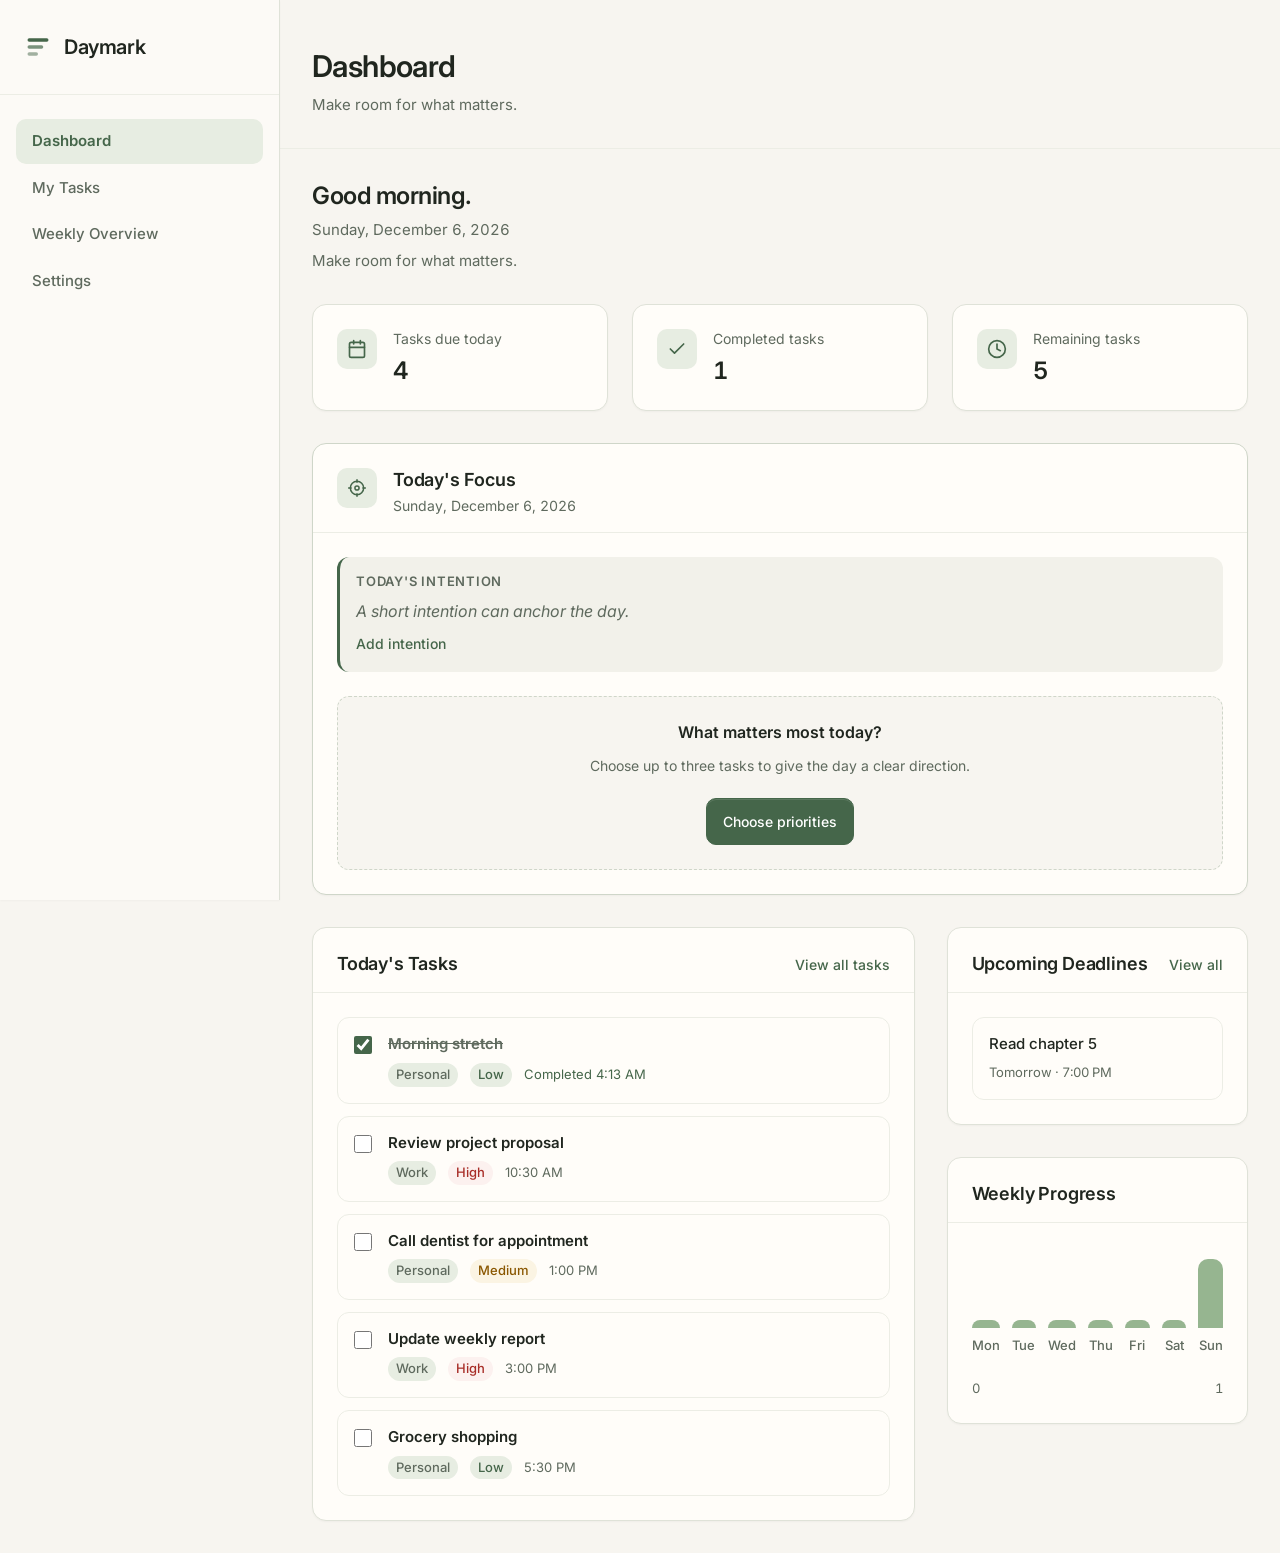
==== index.html @ 97582ee8 "chore: checkpoint validated Daymark phases 1-3" ====
<!DOCTYPE html>
<html lang="en">
<head>
    <meta charset="UTF-8">
    <meta name="viewport" content="width=device-width, initial-scale=1.0">
    <title>Dashboard - Daymark</title>
    <meta name="description" content="Daymark - Make room for what matters. Personal productivity dashboard.">
    <link rel="preconnect" href="https://fonts.googleapis.com">
    <link rel="preconnect" href="https://fonts.gstatic.com" crossorigin>
    <link href="https://fonts.googleapis.com/css2?family=Inter:wght@400;500;600;700&display=swap" rel="stylesheet">
    <script src="js/theme.js"></script>
    <link rel="stylesheet" href="css/styles.css">
    <link rel="stylesheet" href="css/components.css">
</head>
<body>
    <a href="#main-content" class="skip-link">Skip to main content</a>
    
    <div class="app-container">
        <!-- Mobile Header -->
        <header class="mobile-header">
            <a href="index.html" class="mobile-brand" aria-label="Daymark home">
                <svg class="mobile-brand-mark" viewBox="0 0 32 32" aria-hidden="true" focusable="false" xmlns="http://www.w3.org/2000/svg">
                    <rect x="4" y="6" width="24" height="4" rx="2" fill="currentColor"/>
                    <rect x="4" y="14" width="18" height="4" rx="2" fill="currentColor" opacity="0.7"/>
                    <rect x="4" y="22" width="12" height="4" rx="2" fill="currentColor" opacity="0.5"/>
                </svg>
                <span>Daymark</span>
            </a>
            <button class="mobile-menu-button" id="mobileMenuButton" type="button" aria-expanded="false" aria-controls="sidebarNav" aria-label="Open navigation menu">
                <span class="mobile-menu-icon" aria-hidden="true">
                    <span></span>
                    <span></span>
                    <span></span>
                </span>
                <span>Menu</span>
            </button>
        </header>
        
        <!-- Sidebar Overlay -->
        <div class="sidebar-overlay" id="sidebarOverlay"></div>
        
        <!-- Sidebar Navigation -->
        <aside class="sidebar" id="sidebarNav" role="navigation" aria-label="Main navigation">
            <div class="brand">
                <a href="index.html" class="brand-link" aria-label="Daymark home">
                    <svg class="brand-mark" viewBox="0 0 32 32" aria-hidden="true" focusable="false" xmlns="http://www.w3.org/2000/svg">
                        <rect x="4" y="6" width="24" height="4" rx="2" fill="currentColor"/>
                        <rect x="4" y="14" width="18" height="4" rx="2" fill="currentColor" opacity="0.7"/>
                        <rect x="4" y="22" width="12" height="4" rx="2" fill="currentColor" opacity="0.5"/>
                    </svg>
                    <span class="brand-name">Daymark</span>
                </a>
            </div>
            
            <nav class="nav">
                <ul class="nav-list">
                    <li class="nav-item">
                        <a href="index.html" class="nav-link" aria-current="page">Dashboard</a>
                    </li>
                    <li class="nav-item">
                        <a href="tasks.html" class="nav-link">My Tasks</a>
                    </li>
                    <li class="nav-item">
                        <a href="overview.html" class="nav-link">Weekly Overview</a>
                    </li>
                    <li class="nav-item">
                        <a href="settings.html" class="nav-link">Settings</a>
                    </li>
                </ul>
            </nav>
        </aside>
        
        <!-- Main Content -->
        <main id="main-content" class="main-content" role="main">
            <header class="page-header">
                <h1 class="page-title">Dashboard</h1>
                <p class="page-subtitle">Make room for what matters.</p>
            </header>
            
            <section class="page-body">
                <!-- Welcome Header -->
                <section class="dashboard-welcome" aria-labelledby="welcome-heading">
                    <h2 id="welcome-heading" class="dashboard-greeting">Good morning.</h2>
                    <p class="dashboard-date" id="dashboardDate">Monday, October 27, 2026</p>
                    <p class="dashboard-tagline">Make room for what matters.</p>
                </section>

                <div class="dashboard-notice" id="dashboardNotice" role="alert" hidden>
                    <p class="dashboard-notice-text" id="dashboardNoticeText"></p>
                </div>
                
                <!-- Summary Cards -->
                <section class="dashboard-summary" aria-label="Task summary">
                    <article class="summary-card">
                        <div class="summary-card-icon" aria-hidden="true">
                            <svg viewBox="0 0 24 24" fill="none" stroke="currentColor" stroke-width="2" stroke-linecap="round" stroke-linejoin="round">
                                <rect x="3" y="4" width="18" height="18" rx="2" ry="2"></rect>
                                <line x1="16" y1="2" x2="16" y2="6"></line>
                                <line x1="8" y1="2" x2="8" y2="6"></line>
                                <line x1="3" y1="10" x2="21" y2="10"></line>
                            </svg>
                        </div>
                        <div class="summary-card-content">
                            <p class="summary-card-label">Tasks due today</p>
                            <p class="summary-card-value" id="dashboardDueToday">&mdash;</p>
                        </div>
                    </article>
                    
                    <article class="summary-card">
                        <div class="summary-card-icon" aria-hidden="true">
                            <svg viewBox="0 0 24 24" fill="none" stroke="currentColor" stroke-width="2" stroke-linecap="round" stroke-linejoin="round">
                                <polyline points="20 6 9 17 4 12"></polyline>
                            </svg>
                        </div>
                        <div class="summary-card-content">
                            <p class="summary-card-label">Completed tasks</p>
                            <p class="summary-card-value" id="dashboardCompleted">&mdash;</p>
                        </div>
                    </article>
                    
                    <article class="summary-card">
                        <div class="summary-card-icon" aria-hidden="true">
                            <svg viewBox="0 0 24 24" fill="none" stroke="currentColor" stroke-width="2" stroke-linecap="round" stroke-linejoin="round">
                                <circle cx="12" cy="12" r="10"></circle>
                                <polyline points="12 6 12 12 16 14"></polyline>
                            </svg>
                        </div>
                        <div class="summary-card-content">
                            <p class="summary-card-label">Remaining tasks</p>
                            <p class="summary-card-value" id="dashboardRemaining">&mdash;</p>
                        </div>
                    </article>
                </section>

                <!-- Daily Focus -->
                <section class="dashboard-card focus-card" id="focusCard" aria-labelledby="focus-heading">
                    <header class="dashboard-card-header focus-card-header">
                        <div class="focus-heading-group">
                            <div class="focus-icon" aria-hidden="true">
                                <svg viewBox="0 0 24 24" fill="none" stroke="currentColor" stroke-width="1.8" stroke-linecap="round" stroke-linejoin="round" focusable="false">
                                    <circle cx="12" cy="12" r="8"></circle>
                                    <circle cx="12" cy="12" r="2.5"></circle>
                                    <path d="M12 2v3M12 19v3M2 12h3M19 12h3"></path>
                                </svg>
                            </div>
                            <div class="focus-heading-text">
                                <h2 id="focus-heading" class="dashboard-card-title" tabindex="-1">Today's Focus</h2>
                                <p class="focus-date" id="focusDate"></p>
                            </div>
                        </div>
                        <button type="button" class="btn focus-manage" id="focusManageButton" hidden>Edit focus</button>
                    </header>

                    <div class="dashboard-card-body focus-body">
                        <p class="focus-storage-note" id="focusStorageNote" hidden></p>

                        <div class="focus-intention">
                            <div class="focus-intention-display" id="focusIntentionDisplay">
                                <p class="focus-label">Today's intention</p>
                                <p class="focus-intention-text is-placeholder" id="focusIntentionText">A short intention can anchor the day.</p>
                                <button type="button" class="focus-text-button" id="focusIntentionEditButton">Add intention</button>
                            </div>

                            <form class="focus-intention-form" id="focusIntentionForm" novalidate hidden>
                                <label class="focus-label" for="focusIntentionInput">Today's intention <span class="form-optional">(optional)</span></label>
                                <textarea class="input textarea focus-intention-input" id="focusIntentionInput" rows="2" maxlength="160" aria-describedby="focusIntentionHint focusIntentionError"></textarea>
                                <div class="focus-intention-meta">
                                    <p class="focus-hint" id="focusIntentionHint">Keep it short. Up to 160 characters.</p>
                                    <p class="focus-hint" id="focusIntentionCount" aria-hidden="true">0 / 160</p>
                                </div>
                                <p class="form-error" id="focusIntentionError" hidden></p>
                                <div class="focus-form-actions">
                                    <button type="submit" class="btn btn-primary" id="focusIntentionSave">Save intention</button>
                                    <button type="button" class="btn" id="focusIntentionCancel">Cancel</button>
                                </div>
                            </form>
                        </div>

                        <div class="focus-progress" id="focusProgress" hidden>
                            <div class="focus-progress-header">
                                <div>
                                    <p class="focus-label">Today's progress</p>
                                    <p class="focus-progress-count" id="focusProgressText">0 of 0 completed</p>
                                </div>
                                <p class="focus-progress-percent" id="focusProgressPercent">0%</p>
                            </div>
                            <div class="focus-progress-track" id="focusProgressBar" role="progressbar" aria-label="Daily Focus progress" aria-valuemin="0" aria-valuemax="100" aria-valuenow="0" aria-valuetext="No priorities selected">
                                <div class="focus-progress-fill" id="focusProgressFill"></div>
                            </div>
                            <p class="focus-summary" id="focusSummary"></p>
                        </div>

                        <div class="focus-task-grid" id="focusTaskList"></div>

                        <div class="focus-empty" id="focusEmpty" hidden>
                            <p class="focus-empty-title" id="focusEmptyTitle">What matters most today?</p>
                            <p class="focus-empty-text" id="focusEmptyText">Choose up to three tasks to give the day a clear direction.</p>
                            <button type="button" class="btn btn-primary" id="focusEmptyButton">Choose priorities</button>
                            <a href="tasks.html" class="dashboard-card-link" id="focusEmptyLink" hidden>Go to My Tasks</a>
                        </div>

                        <div class="focus-complete" id="focusComplete" hidden>
                            <div class="focus-complete-icon" aria-hidden="true">
                                <svg viewBox="0 0 24 24" fill="none" stroke="currentColor" stroke-width="2.5" stroke-linecap="round" stroke-linejoin="round" focusable="false">
                                    <polyline points="20 6 9 17 4 12"></polyline>
                                </svg>
                            </div>
                            <div>
                                <p class="focus-complete-title">You made progress on what mattered today.</p>
                                <p class="focus-complete-text" id="focusCompleteText"></p>
                            </div>
                        </div>
                    </div>
                </section>
                
                <!-- Dashboard Main Grid -->
                <div class="dashboard-grid">
                    <div class="dashboard-main">
                        <!-- Today's Tasks -->
                        <section class="dashboard-card" aria-labelledby="today-tasks-heading">
                            <header class="dashboard-card-header">
                                <h2 id="today-tasks-heading" class="dashboard-card-title" tabindex="-1">Today's Tasks</h2>
                                <a href="tasks.html" class="dashboard-card-link">View all tasks</a>
                            </header>
                            <div class="dashboard-card-body">
                                <div class="tasks-list" id="dashboardTodayList"></div>
                                <p class="dashboard-empty" id="dashboardTodayEmpty" hidden></p>
                            </div>
                        </section>
                    </div>
                    
                    <aside class="dashboard-sidebar">
                        <!-- Upcoming Deadlines -->
                        <section class="dashboard-card" aria-labelledby="deadlines-heading">
                            <header class="dashboard-card-header">
                                <h2 id="deadlines-heading" class="dashboard-card-title">Upcoming Deadlines</h2>
                                <a href="tasks.html" class="dashboard-card-link">View all</a>
                            </header>
                            <div class="dashboard-card-body">
                                <div class="deadlines-list" id="dashboardDeadlineList"></div>
                                <p class="dashboard-empty" id="dashboardDeadlineEmpty" hidden></p>
                                <a href="tasks.html" class="dashboard-more-link" id="dashboardDeadlineMore" hidden></a>
                            </div>
                        </section>
                        
                        <!-- Weekly Progress -->
                        <section class="dashboard-card" aria-labelledby="weekly-progress-heading">
                            <header class="dashboard-card-header">
                                <h2 id="weekly-progress-heading" class="dashboard-card-title">Weekly Progress</h2>
                            </header>
                            <div class="dashboard-card-body">
                                <div class="weekly-chart" role="img" aria-label="Weekly task completion, Monday through Sunday: no tasks completed this week.">
                                    <div class="weekly-bar-container">
                                        <div class="weekly-bar" data-value="0" title="Monday: no tasks completed"></div>
                                        <div class="weekly-day">Mon</div>
                                    </div>
                                    <div class="weekly-bar-container">
                                        <div class="weekly-bar" data-value="0" title="Tuesday: no tasks completed"></div>
                                        <div class="weekly-day">Tue</div>
                                    </div>
                                    <div class="weekly-bar-container">
                                        <div class="weekly-bar" data-value="0" title="Wednesday: no tasks completed"></div>
                                        <div class="weekly-day">Wed</div>
                                    </div>
                                    <div class="weekly-bar-container">
                                        <div class="weekly-bar" data-value="0" title="Thursday: no tasks completed"></div>
                                        <div class="weekly-day">Thu</div>
                                    </div>
                                    <div class="weekly-bar-container">
                                        <div class="weekly-bar" data-value="0" title="Friday: no tasks completed"></div>
                                        <div class="weekly-day">Fri</div>
                                    </div>
                                    <div class="weekly-bar-container">
                                        <div class="weekly-bar" data-value="0" title="Saturday: no tasks completed"></div>
                                        <div class="weekly-day">Sat</div>
                                    </div>
                                    <div class="weekly-bar-container">
                                        <div class="weekly-bar" data-value="0" title="Sunday: no tasks completed"></div>
                                        <div class="weekly-day">Sun</div>
                                    </div>
                                </div>
                                <div class="weekly-labels" aria-hidden="true">
                                    <span>0</span>
                                    <span>0</span>
                                </div>
                            </div>
                        </section>
                    </aside>
                </div>
            </section>
        </main>
    </div>

    <template id="dashboardTaskTemplate">
        <article class="task-item">
            <input type="checkbox" class="task-checkbox">
            <div class="task-content">
                <div class="task-title"></div>
                <div class="task-meta">
                    <span class="task-category"></span>
                    <span class="task-priority"></span>
                    <span class="task-time"></span>
                </div>
            </div>
        </article>
    </template>

    <template id="dashboardDeadlineTemplate">
        <article class="deadline-item">
            <div class="deadline-title"></div>
            <div class="deadline-date"></div>
        </article>
    </template>

    <template id="focusTaskTemplate">
        <article class="focus-task">
            <label class="focus-task-check">
                <input type="checkbox" class="focus-task-checkbox">
                <span class="visually-hidden focus-task-check-label"></span>
            </label>
            <div class="focus-task-content">
                <p class="focus-task-title"></p>
                <div class="focus-task-meta">
                    <span class="task-category"></span>
                    <span class="task-priority"></span>
                    <span class="task-time"></span>
                </div>
            </div>
            <button type="button" class="icon-button focus-task-remove">
                <span aria-hidden="true">&times;</span>
                <span class="visually-hidden focus-task-remove-label"></span>
            </button>
        </article>
    </template>

    <!-- Choose daily focus dialog -->
    <dialog class="dialog focus-dialog" id="focusDialog" aria-labelledby="focusDialogTitle" aria-describedby="focusDialogIntro">
        <form id="focusDialogForm" novalidate>
            <header class="dialog-header">
                <h2 class="dialog-title" id="focusDialogTitle">Choose your focus</h2>
                <button class="icon-button dialog-close" id="focusDialogClose" type="button" data-close-focus aria-label="Close focus selection">
                    <svg viewBox="0 0 24 24" fill="none" stroke="currentColor" stroke-width="2" stroke-linecap="round" stroke-linejoin="round" aria-hidden="true" focusable="false">
                        <line x1="18" y1="6" x2="6" y2="18"></line>
                        <line x1="6" y1="6" x2="18" y2="18"></line>
                    </svg>
                </button>
            </header>

            <div class="dialog-body focus-dialog-body">
                <p class="focus-dialog-intro" id="focusDialogIntro">Choose up to three tasks that matter most today. Incomplete tasks are listed first.</p>
                <p class="focus-limit" id="focusDialogCount" role="status" aria-live="polite">0 of 3 selected</p>
                <div class="focus-dialog-list" id="focusDialogList"></div>
                <p class="focus-dialog-empty" id="focusDialogEmpty" hidden>No tasks are available yet. <a href="tasks.html">Add a task in My Tasks</a> to choose a focus.</p>
                <p class="form-error" id="focusDialogError" role="alert" hidden></p>
            </div>

            <footer class="dialog-footer">
                <button class="btn" type="button" data-close-focus>Cancel</button>
                <button class="btn btn-primary" type="submit" id="focusDialogSave">Save focus</button>
            </footer>
        </form>
    </dialog>

    <p class="visually-hidden" id="dashboardAnnouncer" role="status" aria-live="polite"></p>

    <script src="js/storage.js"></script>
    <script src="js/ui.js"></script>
    <script src="js/task-store.js"></script>
    <script src="js/focus-store.js"></script>
    <script src="js/dashboard.js"></script>
</body>
</html>
---- css/styles.css ----
/*
 * Daymark - Base Styles
 * Minimalist, responsive personal productivity web app
 * Design System - Part 2
 */

:root {
  /* Color Palette - Daymark Design System */
  --bg-primary: #F7F5F0;
  --bg-secondary: #FFFDF9;
  --bg-sidebar: #FCFAF6;
  --bg-subtle: #F2F1EA;
  --bg-sage-light: #E7EDE2;
  --bg-sage-hover: #DCE6D7;
  --bg-completed: #FBFAF5;
  --chart-bar: #96B590;
  --accent-primary: #45664A;
  --accent-hover: #36543B;
  --accent-contrast: #FFFFFF;
  --accent-highlight: rgba(255, 255, 255, 0.12);
  --text-primary: #20261F;
  --text-secondary: #5F6A5E;
  --border-color: #DFE2D8;
  --border-light: #ECEDE5;
  --border-strong: #CFD6C9;
  --focus-color: #3E6043;
  --danger-bg: #FCF1EF;
  --danger-border: #F0C8C2;
  --danger-text: #A82E28;
  --danger-solid: #B23A32;
  --danger-solid-hover: #992E27;
  --danger-contrast: #FFFFFF;
  --warning-bg: #FBF4E3;
  --warning-text: #8A5700;
  --overlay-bg: rgba(28, 35, 28, 0.38);
  --selection-bg: #DCE8D8;
  --shadow-subtle: 0 1px 2px rgba(32, 38, 31, 0.03);
  --shadow-light: 0 1px 2px rgba(32, 38, 31, 0.035);
  --shadow-medium: 0 16px 40px -24px rgba(32, 38, 31, 0.28), 0 4px 12px -8px rgba(32, 38, 31, 0.12);
  --shadow-dialog: 0 24px 48px -16px rgba(32, 38, 31, 0.22);
  
  /* Border Radius - 10-16px range */
  --radius-sm: 10px;
  --radius-md: 12px;
  --radius-lg: 14px;
  --radius-xl: 16px;
  --radius-pill: 999px;
  
  /* Spacing - 8px rhythm */
  --space-1: 0.5rem;   /* 8px */
  --space-2: 0.75rem;  /* 12px */
  --space-3: 1rem;     /* 16px */
  --space-4: 1.5rem;   /* 24px */
  --space-5: 2rem;     /* 32px */
  --space-6: 3rem;     /* 48px */
  --space-7: 4rem;     /* 64px */
  
  /* Legacy spacing aliases for compatibility */
  --space-xs: var(--space-1);
  --space-sm: var(--space-2);
  --space-md: var(--space-3);
  --space-lg: var(--space-4);
  --space-xl: var(--space-5);
  --space-2xl: var(--space-6);
  
  /* Typography */
  --font-family: Inter, -apple-system, BlinkMacSystemFont, 'Segoe UI', 'Roboto', 'Oxygen',
    'Ubuntu', 'Cantarell', 'Fira Sans', 'Droid Sans', 'Helvetica Neue',
    sans-serif;
  --font-size-xs: 0.8125rem;  /* 13px */
  --font-size-sm: 0.875rem;   /* 14px */
  --font-size-base: 0.9375rem; /* 15px */
  --font-size-md: 1rem;       /* 16px */
  --font-size-lg: 1.125rem;   /* 18px */
  --font-size-xl: 1.25rem;    /* 20px */
  --font-size-2xl: 1.5rem;    /* 24px */
  --font-size-3xl: 1.875rem;  /* 30px */
  
  --line-height-tight: 1.25;
  --line-height-snug: 1.375;
  --line-height-normal: 1.5;
  --line-height-relaxed: 1.625;
  --line-height-loose: 1.75;
  
  --font-weight-normal: 400;
  --font-weight-medium: 500;
  --font-weight-semibold: 600;
  --font-weight-bold: 700;
  
  /* Layout */
  --sidebar-width: 280px;
  --header-height: 64px;
  --content-max-width: 1280px;
  
  /* Transitions */
  --transition-fast: 150ms ease;
  --transition-base: 200ms ease;
  --transition-slow: 300ms ease;
  
  color-scheme: light;
}

/* Dark appearance */
html[data-theme="dark"] {
  color-scheme: dark;
  --bg-primary: #121612;
  --bg-secondary: #1B201B;
  --bg-sidebar: #171C17;
  --bg-subtle: #242B23;
  --bg-sage-light: #2B372B;
  --bg-sage-hover: #354435;
  --bg-completed: #191E19;
  --chart-bar: #55795A;
  --accent-primary: #A2CBA5;
  --accent-hover: #BADDBE;
  --accent-contrast: #101A11;
  --accent-highlight: rgba(255, 255, 255, 0.18);
  --text-primary: #EEF3ED;
  --text-secondary: #A9B5A7;
  --border-color: #374036;
  --border-light: #2B332A;
  --border-strong: #4A5648;
  --focus-color: #BCDEC0;
  --danger-bg: #382221;
  --danger-border: #6F3733;
  --danger-text: #F3B4AE;
  --danger-solid: #C64B43;
  --danger-solid-hover: #B5413A;
  --danger-contrast: #FFFFFF;
  --warning-bg: #382F1D;
  --warning-text: #F0C77E;
  --overlay-bg: rgba(0, 0, 0, 0.62);
  --selection-bg: #354A36;
  --shadow-subtle: 0 1px 2px rgba(0, 0, 0, 0.24);
  --shadow-light: 0 1px 2px rgba(0, 0, 0, 0.28);
  --shadow-medium: 0 16px 40px -22px rgba(0, 0, 0, 0.7), 0 4px 12px -8px rgba(0, 0, 0, 0.35);
  --shadow-dialog: 0 24px 48px -16px rgba(0, 0, 0, 0.68);
}

/* Reset and Base Styles */
*, *::before, *::after {
  box-sizing: border-box;
}

* {
  margin: 0;
  padding: 0;
}

[hidden] {
  display: none !important;
}

html {
  line-height: var(--line-height-relaxed);
  -webkit-text-size-adjust: 100%;
  font-family: var(--font-family);
  font-synthesis: none;
  text-rendering: optimizeLegibility;
}

body {
  background-color: var(--bg-primary);
  color: var(--text-primary);
  min-height: 100vh;
  font-size: var(--font-size-base);
  font-weight: var(--font-weight-normal);
  line-height: var(--line-height-normal);
  -webkit-font-smoothing: antialiased;
  -moz-osx-font-smoothing: grayscale;
}

::selection {
  background-color: var(--selection-bg);
  color: var(--text-primary);
}

/* Accessibility - Skip to main content */
.skip-link {
  position: absolute;
  top: -40px;
  left: 0;
  background: var(--accent-primary);
  color: var(--accent-contrast);
  padding: var(--space-1) var(--space-3);
  text-decoration: none;
  font-size: var(--font-size-sm);
  font-weight: var(--font-weight-medium);
  z-index: 100;
  border-radius: 0 0 var(--radius-sm) 0;
  transition: top var(--transition-base);
}

.skip-link:focus {
  top: 0;
  outline: 2px solid var(--focus-color);
  outline-offset: 2px;
}

/* Layout Structure */
.app-container {
  display: flex;
  min-height: 100vh;
}

/* Mobile header is only shown at the mobile breakpoint */
.mobile-header {
  display: none;
}

/* Mobile Menu Button */
.mobile-menu-button {
  display: none;
  align-items: center;
  gap: var(--space-1);
  padding: var(--space-2) var(--space-3);
  font-family: var(--font-family);
  font-size: var(--font-size-sm);
  font-weight: var(--font-weight-medium);
  color: var(--text-primary);
  background-color: var(--bg-secondary);
  border: 1px solid var(--border-color);
  border-radius: var(--radius-sm);
  cursor: pointer;
  transition: background-color var(--transition-base), border-color var(--transition-base),
    color var(--transition-base), transform var(--transition-fast);
}

.mobile-menu-button:hover {
  background-color: var(--bg-subtle);
  border-color: var(--border-strong);
}

.mobile-menu-button:active {
  transform: translateY(1px);
}

.mobile-menu-button[aria-expanded="true"] {
  color: var(--accent-primary);
  background-color: var(--bg-sage-light);
  border-color: var(--accent-primary);
}

.mobile-menu-button:focus {
  outline: 2px solid var(--focus-color);
  outline-offset: 2px;
}

.mobile-menu-icon {
  width: 18px;
  height: 18px;
  display: flex;
  flex-direction: column;
  justify-content: center;
  gap: 3px;
}

.mobile-menu-icon span {
  display: block;
  width: 100%;
  height: 2px;
  background-color: currentColor;
  border-radius: 1px;
}

/* Sidebar */
.sidebar {
  width: var(--sidebar-width);
  background-color: var(--bg-sidebar);
  border-right: 1px solid var(--border-color);
  display: flex;
  flex-direction: column;
  position: fixed;
  left: 0;
  top: 0;
  height: 100vh;
  overflow-y: auto;
  z-index: 50;
  box-shadow: var(--shadow-subtle);
}

/* Brand */
.brand {
  padding: var(--space-5) var(--space-4);
  border-bottom: 1px solid var(--border-light);
}

.brand-link {
  display: flex;
  align-items: center;
  gap: var(--space-2);
  text-decoration: none;
  color: var(--text-primary);
  font-size: var(--font-size-xl);
  font-weight: var(--font-weight-semibold);
  letter-spacing: -0.02em;
  transition: color var(--transition-base);
}

.brand-link:hover {
  color: var(--accent-primary);
}

.brand-link:focus {
  outline: 2px solid var(--focus-color);
  outline-offset: 2px;
  border-radius: var(--radius-sm);
}

.brand-mark {
  width: 28px;
  height: 28px;
  flex-shrink: 0;
  color: var(--accent-primary);
}

.brand-name {
  font-weight: var(--font-weight-semibold);
}

/* Navigation */
.nav {
  flex: 1;
  padding: var(--space-4) 0;
}

.nav-list {
  list-style: none;
  display: flex;
  flex-direction: column;
  gap: 2px;
  padding: 0 var(--space-3);
}

.nav-item {
  width: 100%;
}

.nav-link {
  display: flex;
  align-items: center;
  padding: var(--space-2) var(--space-3);
  text-decoration: none;
  color: var(--text-secondary);
  font-size: var(--font-size-base);
  border-radius: var(--radius-sm);
  transition: background-color var(--transition-base), color var(--transition-base);
  font-weight: var(--font-weight-medium);
  line-height: var(--line-height-snug);
}

.nav-link:hover {
  background-color: var(--bg-subtle);
  color: var(--text-primary);
}

.nav-link:active {
  background-color: var(--bg-sage-light);
}

.nav-link:focus {
  outline: 2px solid var(--focus-color);
  outline-offset: 2px;
  background-color: var(--bg-subtle);
  color: var(--text-primary);
}

.nav-link[aria-current="page"] {
  background-color: var(--bg-sage-light);
  color: var(--accent-primary);
  font-weight: var(--font-weight-semibold);
}

.nav-link[aria-current="page"]:hover {
  background-color: var(--bg-sage-hover);
}

/* Main Content */
.main-content {
  flex: 1;
  margin-left: var(--sidebar-width);
  min-height: 100vh;
  background-color: var(--bg-primary);
}

.page-header {
  padding: var(--space-6) var(--space-5) var(--space-5);
  /* Keep header text aligned with the centered page body on wide screens. */
  padding-inline: max(
    var(--space-5),
    calc((100% - var(--content-max-width)) / 2 + var(--space-5))
  );
  border-bottom: 1px solid var(--border-light);
  background-color: transparent;
}

.page-title {
  font-size: var(--font-size-3xl);
  font-weight: var(--font-weight-semibold);
  color: var(--text-primary);
  letter-spacing: -0.02em;
  line-height: var(--line-height-tight);
  margin-bottom: var(--space-1);
}

.page-subtitle {
  font-size: var(--font-size-base);
  color: var(--text-secondary);
  line-height: var(--line-height-normal);
}

/* Typography polish */
.page-title,
.dashboard-greeting,
.dashboard-card-title,
.card-title,
.task-empty-title,
.dialog-title {
  text-wrap: balance;
}

.summary-card-value,
.settings-task-count,
.dashboard-date,
.deadline-date,
.overview-period-range,
.overview-day-date,
.overview-day-count,
.weekly-labels,
.task-due,
.task-completed-at {
  font-variant-numeric: tabular-nums;
}

.page-body {
  width: 100%;
  max-width: var(--content-max-width);
  margin-inline: auto;
  padding: var(--space-5);
}

/* Placeholder Content (kept for other pages) */
.placeholder-section {
  background-color: var(--bg-secondary);
  border: 1px solid var(--border-color);
  border-radius: var(--radius-lg);
  padding: var(--space-5);
  box-shadow: var(--shadow-light);
}

.placeholder-title {
  font-size: var(--font-size-lg);
  font-weight: var(--font-weight-semibold);
  color: var(--text-primary);
  line-height: var(--line-height-snug);
  margin-bottom: var(--space-2);
}

.placeholder-description {
  color: var(--text-secondary);
  font-size: var(--font-size-base);
  line-height: var(--line-height-relaxed);
}

/* Dashboard Styles */
.dashboard-welcome {
  margin-bottom: var(--space-5);
}

.dashboard-greeting {
  font-size: var(--font-size-2xl);
  font-weight: var(--font-weight-semibold);
  color: var(--text-primary);
  line-height: var(--line-height-tight);
  letter-spacing: -0.02em;
  margin-bottom: var(--space-1);
}

.dashboard-date {
  font-size: var(--font-size-base);
  color: var(--text-secondary);
  margin-bottom: var(--space-1);
}

.dashboard-tagline {
  font-size: var(--font-size-base);
  color: var(--text-secondary);
}

.dashboard-notice {
  margin-bottom: var(--space-4);
  padding: var(--space-3) var(--space-4);
  border: 1px solid var(--danger-border);
  border-left: 4px solid var(--danger-solid);
  border-radius: var(--radius-md);
  background-color: var(--danger-bg);
}

.dashboard-notice-text {
  font-size: var(--font-size-sm);
  color: var(--danger-text);
  line-height: var(--line-height-snug);
}

/* Summary Cards */
.dashboard-summary {
  display: grid;
  grid-template-columns: repeat(3, 1fr);
  gap: var(--space-4);
  margin-bottom: var(--space-5);
}

.summary-card {
  background-color: var(--bg-secondary);
  border: 1px solid var(--border-color);
  border-radius: var(--radius-lg);
  padding: var(--space-4);
  box-shadow: var(--shadow-light);
  display: flex;
  align-items: flex-start;
  gap: var(--space-3);
}

.summary-card-icon {
  width: 40px;
  height: 40px;
  border-radius: var(--radius-sm);
  background-color: var(--bg-sage-light);
  color: var(--accent-primary);
  display: flex;
  align-items: center;
  justify-content: center;
  flex-shrink: 0;
}

.summary-card-icon svg {
  width: 20px;
  height: 20px;
}

.summary-card-content {
  flex: 1;
  min-width: 0;
}

.summary-card-label {
  font-size: var(--font-size-sm);
  color: var(--text-secondary);
  margin-bottom: var(--space-1);
  line-height: var(--line-height-snug);
}

.summary-card-value {
  font-size: var(--font-size-2xl);
  font-weight: var(--font-weight-semibold);
  color: var(--text-primary);
  line-height: var(--line-height-tight);
  letter-spacing: -0.02em;
}

/* Dashboard Grid */
.dashboard-grid {
  display: grid;
  grid-template-columns: 2fr 1fr;
  gap: var(--space-5);
  align-items: start;
}

.dashboard-main {
  display: flex;
  flex-direction: column;
  gap: var(--space-5);
}

.dashboard-sidebar {
  display: flex;
  flex-direction: column;
  gap: var(--space-5);
}

/* Dashboard Cards */
.dashboard-card {
  background-color: var(--bg-secondary);
  border: 1px solid var(--border-color);
  border-radius: var(--radius-lg);
  box-shadow: var(--shadow-light);
  overflow: hidden;
}

.dashboard-card-header {
  padding: var(--space-4) var(--space-4) var(--space-3);
  display: flex;
  align-items: center;
  justify-content: space-between;
  gap: var(--space-2);
  border-bottom: 1px solid var(--border-light);
}

.dashboard-card-title {
  font-size: var(--font-size-lg);
  font-weight: var(--font-weight-semibold);
  color: var(--text-primary);
  line-height: var(--line-height-snug);
  letter-spacing: -0.01em;
}

.dashboard-card-link {
  flex-shrink: 0;
  font-size: var(--font-size-sm);
  color: var(--accent-primary);
  text-decoration: none;
  font-weight: var(--font-weight-medium);
  white-space: nowrap;
  transition: color var(--transition-base);
}

.dashboard-card-link:hover {
  color: var(--accent-hover);
  text-decoration: underline;
}

.dashboard-card-link:focus {
  outline: 2px solid var(--focus-color);
  outline-offset: 2px;
  border-radius: var(--radius-sm);
}

.dashboard-card-body {
  padding: var(--space-4);
}

/* Today's Tasks */
.tasks-list {
  display: flex;
  flex-direction: column;
  gap: var(--space-2);
}

.task-item {
  display: flex;
  align-items: flex-start;
  gap: var(--space-3);
  padding: var(--space-3);
  border: 1px solid var(--border-light);
  border-radius: var(--radius-md);
  transition: background-color var(--transition-base), border-color var(--transition-base),
    box-shadow var(--transition-base);
}

.task-item:hover {
  background-color: var(--bg-primary);
  border-color: var(--border-strong);
  box-shadow: var(--shadow-subtle);
}

.task-item:focus-within {
  border-color: var(--accent-primary);
  box-shadow: 0 0 0 1px var(--accent-primary);
}

.task-checkbox {
  width: 18px;
  height: 18px;
  margin-top: 2px;
  cursor: pointer;
  accent-color: var(--accent-primary);
  flex-shrink: 0;
}

.task-content {
  flex: 1;
  min-width: 0;
  display: flex;
  flex-direction: column;
  gap: var(--space-1);
}

.task-title {
  font-size: var(--font-size-base);
  color: var(--text-primary);
  font-weight: var(--font-weight-semibold);
  line-height: var(--line-height-snug);
}

.task-meta {
  display: flex;
  align-items: center;
  flex-wrap: wrap;
  gap: var(--space-2);
  font-size: var(--font-size-xs);
}

.task-category {
  color: var(--text-secondary);
  padding: 2px var(--space-1);
  background-color: var(--bg-sage-light);
  border-radius: var(--radius-pill);
  font-weight: var(--font-weight-medium);
}

.task-priority {
  padding: 2px var(--space-1);
  border-radius: var(--radius-pill);
  font-weight: var(--font-weight-medium);
}

.task-priority-high {
  background-color: var(--danger-bg);
  color: var(--danger-text);
}

.task-priority-medium {
  background-color: var(--warning-bg);
  color: var(--warning-text);
}

.task-priority-low {
  background-color: var(--bg-sage-light);
  color: var(--accent-primary);
}

.task-time {
  color: var(--text-secondary);
}

.task-time-overdue {
  color: var(--danger-text);
  font-weight: var(--font-weight-medium);
}

.task-time-completed {
  color: var(--accent-primary);
}

.task-item.is-completed .task-title {
  color: var(--text-secondary);
  text-decoration: line-through;
}

.dashboard-empty {
  padding: var(--space-4) var(--space-2);
  text-align: center;
  font-size: var(--font-size-sm);
  color: var(--text-secondary);
}

.dashboard-more-link {
  display: inline-block;
  margin-top: var(--space-3);
  font-size: var(--font-size-sm);
  font-weight: var(--font-weight-medium);
  color: var(--accent-primary);
  text-decoration: none;
  transition: color var(--transition-base);
}

.dashboard-more-link:hover {
  color: var(--accent-hover);
  text-decoration: underline;
}

.dashboard-more-link:focus {
  outline: 2px solid var(--focus-color);
  outline-offset: 2px;
  border-radius: var(--radius-sm);
}

/* Upcoming Deadlines */
.deadlines-list {
  display: flex;
  flex-direction: column;
  gap: var(--space-2);
}

.deadline-item {
  padding: var(--space-3);
  border: 1px solid var(--border-light);
  border-radius: var(--radius-md);
  display: flex;
  flex-direction: column;
  gap: var(--space-1);
}

.deadline-item.urgent {
  border-color: var(--danger-border);
  background-color: var(--danger-bg);
}

.deadline-title {
  font-size: var(--font-size-base);
  color: var(--text-primary);
  font-weight: var(--font-weight-medium);
  line-height: var(--line-height-snug);
}

.deadline-date {
  font-size: var(--font-size-xs);
  color: var(--text-secondary);
}

.deadline-item.urgent .deadline-date {
  color: var(--danger-text);
  font-weight: var(--font-weight-medium);
}

/* Weekly Progress */
.weekly-chart {
  display: flex;
  align-items: end;
  gap: var(--space-2);
  height: 120px;
  margin-bottom: var(--space-2);
  padding: var(--space-2) 0;
}

.weekly-bar-container {
  flex: 1;
  display: flex;
  flex-direction: column;
  align-items: center;
  gap: var(--space-1);
  height: 100%;
  justify-content: end;
}

.weekly-bar {
  width: 100%;
  min-height: 8px;
  background-color: var(--chart-bar);
  border-radius: var(--radius-sm) var(--radius-sm) 0 0;
  position: relative;
  transition: height var(--transition-base), background-color var(--transition-base);
}

.weekly-day {
  font-size: var(--font-size-xs);
  color: var(--text-secondary);
  font-weight: var(--font-weight-medium);
}

.weekly-labels {
  display: flex;
  justify-content: space-between;
  font-size: var(--font-size-xs);
  color: var(--text-secondary);
}

/* Daily Focus */
.focus-card {
  margin-bottom: var(--space-5);
  border-color: var(--border-strong);
}

.focus-card-header {
  align-items: flex-start;
}

.focus-heading-group {
  display: flex;
  align-items: flex-start;
  gap: var(--space-3);
  min-width: 0;
}

.focus-icon {
  display: flex;
  align-items: center;
  justify-content: center;
  width: 40px;
  height: 40px;
  flex-shrink: 0;
  color: var(--accent-primary);
  background-color: var(--bg-sage-light);
  border-radius: var(--radius-sm);
}

.focus-icon svg {
  width: 20px;
  height: 20px;
}

.focus-heading-text {
  min-width: 0;
}

.focus-date {
  margin-top: 2px;
  color: var(--text-secondary);
  font-size: var(--font-size-sm);
  font-variant-numeric: tabular-nums;
}

.focus-manage {
  flex-shrink: 0;
}

.focus-body {
  display: flex;
  flex-direction: column;
  gap: var(--space-4);
}

.focus-storage-note {
  padding: var(--space-2) var(--space-3);
  color: var(--warning-text);
  background-color: var(--warning-bg);
  border: 1px solid var(--border-color);
  border-radius: var(--radius-sm);
  font-size: var(--font-size-sm);
  line-height: var(--line-height-snug);
  overflow-wrap: anywhere;
}

.focus-storage-note.is-error {
  color: var(--danger-text);
  background-color: var(--danger-bg);
  border-color: var(--danger-border);
}

.focus-intention {
  padding: var(--space-3);
  background-color: var(--bg-subtle);
  border-left: 3px solid var(--accent-primary);
  border-radius: var(--radius-md);
}

.focus-label {
  display: block;
  margin-bottom: var(--space-1);
  color: var(--text-secondary);
  font-size: var(--font-size-xs);
  font-weight: var(--font-weight-semibold);
  letter-spacing: 0.06em;
  line-height: var(--line-height-snug);
  text-transform: uppercase;
}

.focus-intention-text {
  color: var(--text-primary);
  font-size: var(--font-size-md);
  line-height: var(--line-height-normal);
  overflow-wrap: anywhere;
}

.focus-intention-text.is-placeholder {
  color: var(--text-secondary);
  font-style: italic;
}

.focus-text-button {
  margin-top: var(--space-1);
  padding: 2px 0;
  color: var(--accent-primary);
  background: none;
  border: 0;
  border-radius: var(--radius-sm);
  font-family: var(--font-family);
  font-size: var(--font-size-sm);
  font-weight: var(--font-weight-medium);
  line-height: var(--line-height-normal);
  cursor: pointer;
  transition: color var(--transition-base);
}

.focus-text-button:hover {
  color: var(--accent-hover);
  text-decoration: underline;
}

.focus-text-button:focus-visible {
  outline: 2px solid var(--focus-color);
  outline-offset: 2px;
}

.focus-intention-input {
  min-height: 76px;
  width: 100%;
}

.focus-intention-form .focus-intention-input {
  min-height: 76px;
}

.focus-intention-meta {
  display: flex;
  justify-content: space-between;
  gap: var(--space-2);
  margin-top: var(--space-1);
}

.focus-hint {
  color: var(--text-secondary);
  font-size: var(--font-size-xs);
  line-height: var(--line-height-snug);
}

.focus-form-actions {
  display: flex;
  flex-wrap: wrap;
  gap: var(--space-2);
  margin-top: var(--space-2);
}

.focus-progress {
  display: flex;
  flex-direction: column;
  gap: var(--space-1);
}

.focus-progress-header {
  display: flex;
  align-items: flex-end;
  justify-content: space-between;
  gap: var(--space-2);
}

.focus-progress-header .focus-label {
  margin-bottom: 2px;
}

.focus-progress-count {
  color: var(--text-primary);
  font-size: var(--font-size-base);
  font-weight: var(--font-weight-semibold);
  font-variant-numeric: tabular-nums;
  line-height: var(--line-height-snug);
}

.focus-progress-percent {
  color: var(--accent-primary);
  font-size: var(--font-size-xl);
  font-weight: var(--font-weight-semibold);
  font-variant-numeric: tabular-nums;
  line-height: 1;
}

.focus-progress-track {
  height: 8px;
  margin-top: var(--space-1);
  overflow: hidden;
  background-color: var(--bg-subtle);
  border: 1px solid var(--border-light);
  border-radius: var(--radius-pill);
}

.focus-progress-fill {
  width: 0;
  height: 100%;
  background-color: var(--accent-primary);
  border-radius: inherit;
  transition: width var(--transition-base), background-color var(--transition-base);
}

.focus-summary {
  color: var(--text-secondary);
  font-size: var(--font-size-sm);
  line-height: var(--line-height-snug);
}

.focus-task-grid {
  display: grid;
  grid-template-columns: repeat(auto-fit, minmax(200px, 1fr));
  gap: var(--space-2);
}

.focus-task {
  display: flex;
  align-items: flex-start;
  gap: var(--space-2);
  min-width: 0;
  padding: var(--space-3);
  background-color: var(--bg-secondary);
  border: 1px solid var(--border-light);
  border-radius: var(--radius-md);
  transition: background-color var(--transition-base), border-color var(--transition-base),
    box-shadow var(--transition-base);
}

.focus-task:hover {
  background-color: var(--bg-primary);
  border-color: var(--border-strong);
  box-shadow: var(--shadow-subtle);
}

.focus-task:focus-within {
  border-color: var(--accent-primary);
  box-shadow: 0 0 0 1px var(--accent-primary);
}

.focus-task.is-completed {
  background-color: var(--bg-completed);
}

.focus-task-check {
  display: flex;
  align-items: center;
  justify-content: center;
  width: 28px;
  height: 28px;
  margin: -2px 0 0 -4px;
  flex-shrink: 0;
  border-radius: var(--radius-sm);
  cursor: pointer;
}

.focus-task-checkbox {
  width: 18px;
  height: 18px;
  margin: 0;
  accent-color: var(--accent-primary);
  cursor: pointer;
}

.focus-task-content {
  display: flex;
  flex: 1;
  flex-direction: column;
  gap: var(--space-1);
  min-width: 0;
}

.focus-task-title {
  color: var(--text-primary);
  font-size: var(--font-size-sm);
  font-weight: var(--font-weight-semibold);
  line-height: var(--line-height-snug);
  overflow-wrap: anywhere;
}

.focus-task.is-completed .focus-task-title {
  color: var(--text-secondary);
  text-decoration: line-through;
}

.focus-task-meta {
  display: flex;
  align-items: center;
  flex-wrap: wrap;
  gap: 6px;
  font-size: var(--font-size-xs);
  line-height: var(--line-height-snug);
}

.focus-task-meta .task-category,
.focus-task-meta .task-priority {
  font-size: var(--font-size-xs);
}

.focus-task-meta .task-time {
  font-size: var(--font-size-xs);
}

.focus-task-remove {
  width: 32px;
  height: 32px;
  margin: -4px -4px 0 0;
  font-size: var(--font-size-lg);
}

.focus-task .focus-task-remove {
  width: 32px;
  height: 32px;
}

.focus-empty {
  display: flex;
  flex-direction: column;
  align-items: center;
  gap: var(--space-2);
  padding: var(--space-4) var(--space-3);
  text-align: center;
  background-color: var(--bg-primary);
  border: 1px dashed var(--border-strong);
  border-radius: var(--radius-md);
}

.focus-empty-title {
  color: var(--text-primary);
  font-size: var(--font-size-md);
  font-weight: var(--font-weight-semibold);
  line-height: var(--line-height-snug);
}

.focus-empty-text {
  max-width: 46ch;
  color: var(--text-secondary);
  font-size: var(--font-size-sm);
  line-height: var(--line-height-relaxed);
}

.focus-empty .btn {
  margin-top: var(--space-1);
}

.focus-complete {
  display: flex;
  align-items: flex-start;
  gap: var(--space-3);
  padding: var(--space-3);
  background-color: var(--bg-sage-light);
  border: 1px solid var(--border-color);
  border-radius: var(--radius-md);
}

.focus-complete-icon {
  display: flex;
  align-items: center;
  justify-content: center;
  width: 28px;
  height: 28px;
  flex-shrink: 0;
  color: var(--accent-contrast);
  background-color: var(--accent-primary);
  border-radius: 50%;
}

.focus-complete-icon svg {
  width: 16px;
  height: 16px;
}

.focus-complete-title {
  color: var(--text-primary);
  font-size: var(--font-size-base);
  font-weight: var(--font-weight-semibold);
  line-height: var(--line-height-snug);
}

.focus-complete-text {
  margin-top: 2px;
  color: var(--text-secondary);
  font-size: var(--font-size-sm);
  line-height: var(--line-height-snug);
}

/* Daily Focus selection dialog */
.focus-dialog-body {
  display: flex;
  flex-direction: column;
  gap: var(--space-2);
}

.focus-dialog-intro {
  color: var(--text-secondary);
  font-size: var(--font-size-sm);
  line-height: var(--line-height-relaxed);
}

.focus-limit {
  color: var(--accent-primary);
  font-size: var(--font-size-xs);
  font-weight: var(--font-weight-semibold);
  font-variant-numeric: tabular-nums;
  line-height: var(--line-height-snug);
}

.focus-dialog-list {
  display: flex;
  flex-direction: column;
  gap: var(--space-3);
}

.focus-candidate-group {
  min-width: 0;
  padding: 0;
  border: 0;
}

.focus-candidate-group legend {
  padding: 0;
  margin-bottom: var(--space-1);
  color: var(--text-secondary);
  font-size: var(--font-size-xs);
  font-weight: var(--font-weight-semibold);
  letter-spacing: 0.06em;
  text-transform: uppercase;
}

.focus-candidate-note {
  margin-bottom: var(--space-1);
  color: var(--text-secondary);
  font-size: var(--font-size-xs);
  line-height: var(--line-height-snug);
}

.focus-candidate-list {
  display: flex;
  flex-direction: column;
  gap: var(--space-1);
}

.focus-candidate {
  display: flex;
  align-items: flex-start;
  gap: var(--space-2);
  padding: var(--space-2);
  background-color: var(--bg-secondary);
  border: 1px solid var(--border-light);
  border-radius: var(--radius-sm);
  cursor: pointer;
  transition: background-color var(--transition-base), border-color var(--transition-base),
    box-shadow var(--transition-base);
}

.focus-candidate:hover {
  background-color: var(--bg-primary);
  border-color: var(--border-strong);
}

.focus-candidate:focus-within {
  border-color: var(--accent-primary);
  box-shadow: 0 0 0 1px var(--accent-primary);
}

.focus-candidate.is-selected {
  background-color: var(--bg-subtle);
  border-color: var(--accent-primary);
}

.focus-candidate-checkbox {
  width: 18px;
  height: 18px;
  margin-top: 2px;
  flex-shrink: 0;
  accent-color: var(--accent-primary);
  cursor: pointer;
}

.focus-candidate-body {
  display: flex;
  flex: 1;
  flex-direction: column;
  gap: 4px;
  min-width: 0;
}

.focus-candidate-title {
  color: var(--text-primary);
  font-size: var(--font-size-sm);
  font-weight: var(--font-weight-medium);
  line-height: var(--line-height-snug);
  overflow-wrap: anywhere;
}

.focus-candidate.is-completed .focus-candidate-title {
  color: var(--text-secondary);
  text-decoration: line-through;
}

.focus-candidate-meta {
  display: flex;
  align-items: center;
  flex-wrap: wrap;
  gap: 6px;
  color: var(--text-secondary);
  font-size: var(--font-size-xs);
  line-height: var(--line-height-snug);
}

.focus-candidate-status {
  color: var(--accent-primary);
  font-weight: var(--font-weight-medium);
}

.focus-dialog-empty {
  padding: var(--space-4) var(--space-2);
  color: var(--text-secondary);
  font-size: var(--font-size-sm);
  line-height: var(--line-height-relaxed);
  text-align: center;
}

.focus-dialog-empty a {
  color: var(--accent-primary);
  font-weight: var(--font-weight-medium);
  text-decoration: underline;
  text-underline-offset: 2px;
}

.focus-dialog-empty a:focus-visible {
  outline: 2px solid var(--focus-color);
  outline-offset: 2px;
  border-radius: var(--radius-sm);
}

/* Weekly Overview Page */
.overview-page {
  display: flex;
  flex-direction: column;
  gap: var(--space-4);
}

.overview-period {
  display: flex;
  align-items: center;
  flex-wrap: wrap;
  gap: var(--space-2);
}

.overview-period-badge {
  display: inline-flex;
  align-items: center;
  padding: 4px 10px;
  border-radius: var(--radius-pill);
  background-color: var(--bg-sage-light);
  color: var(--accent-primary);
  font-size: var(--font-size-xs);
  font-weight: var(--font-weight-semibold);
  letter-spacing: 0.02em;
  text-transform: uppercase;
}

.overview-period-range {
  font-size: var(--font-size-sm);
  color: var(--text-secondary);
}

.overview-notice {
  margin-bottom: 0;
}

.overview-summary {
  display: grid;
  grid-template-columns: repeat(3, minmax(0, 1fr));
  gap: var(--space-4);
}

.overview-summary-note {
  margin-top: calc(var(--space-1) * -1);
  font-size: var(--font-size-sm);
  color: var(--text-secondary);
  line-height: var(--line-height-snug);
}

.overview-card-header {
  display: flex;
  align-items: center;
  justify-content: space-between;
  gap: var(--space-3);
}

.overview-card-heading {
  min-width: 0;
}

.overview-card-subtitle {
  margin-top: 4px;
  font-size: var(--font-size-sm);
  color: var(--text-secondary);
  line-height: var(--line-height-snug);
}

.overview-week-total {
  flex-shrink: 0;
  padding: 4px 10px;
  border-radius: var(--radius-pill);
  background-color: var(--bg-sage-light);
  color: var(--accent-primary);
  font-size: var(--font-size-sm);
  font-weight: var(--font-weight-semibold);
  white-space: nowrap;
}

.overview-days {
  display: flex;
  flex-direction: column;
  gap: var(--space-2);
  list-style: none;
}

.overview-day {
  display: grid;
  grid-template-columns: 132px minmax(0, 1fr) 90px;
  align-items: center;
  gap: var(--space-3);
}

.overview-day-label {
  display: flex;
  align-items: baseline;
  gap: var(--space-1);
  min-width: 0;
}

.overview-day-name {
  font-size: var(--font-size-sm);
  font-weight: var(--font-weight-medium);
  color: var(--text-primary);
}

.overview-day-date {
  font-size: var(--font-size-xs);
  color: var(--text-secondary);
  white-space: nowrap;
}

.overview-day-track {
  height: 10px;
  border-radius: var(--radius-pill);
  background-color: var(--bg-subtle);
  overflow: hidden;
}

.overview-day-bar {
  display: block;
  width: 0;
  height: 100%;
  border-radius: var(--radius-pill);
  background-color: var(--accent-primary);
  transition: width var(--transition-base);
}

.overview-day.is-empty .overview-day-name,
.overview-day.is-empty .overview-day-count {
  color: var(--text-secondary);
}

.overview-day-count {
  font-size: var(--font-size-sm);
  color: var(--text-primary);
  text-align: right;
  white-space: nowrap;
}

.overview-empty {
  padding: var(--space-4) var(--space-2);
  text-align: center;
  font-size: var(--font-size-sm);
  color: var(--text-secondary);
}

.overview-note {
  margin-top: var(--space-3);
  font-size: var(--font-size-xs);
  color: var(--text-secondary);
  line-height: var(--line-height-snug);
}

/* Settings Page */
.settings-page {
  display: flex;
  flex-direction: column;
  gap: var(--space-4);
}

.settings-card-header .settings-description {
  margin-top: var(--space-1);
  font-size: var(--font-size-sm);
  color: var(--text-secondary);
  line-height: var(--line-height-snug);
}

.settings-fieldset {
  min-width: 0;
  margin: 0;
  padding: 0;
  border: 0;
}

.settings-fieldset:disabled .settings-choice {
  opacity: 0.55;
  cursor: not-allowed;
}

.settings-fieldset:disabled .settings-choice:hover {
  border-color: var(--border-color);
  background-color: var(--bg-secondary);
}

.settings-choice-grid {
  display: grid;
  grid-template-columns: repeat(3, minmax(0, 1fr));
  gap: var(--space-2);
}

.settings-choice {
  display: flex;
  align-items: flex-start;
  gap: var(--space-2);
  padding: var(--space-3);
  border: 1px solid var(--border-color);
  border-radius: var(--radius-md);
  background-color: var(--bg-secondary);
  cursor: pointer;
  transition: background-color var(--transition-base), border-color var(--transition-base), box-shadow var(--transition-base);
}

.settings-choice:hover {
  border-color: var(--accent-primary);
  background-color: var(--bg-subtle);
}

.settings-choice:active {
  background-color: var(--bg-sage-light);
}

.settings-choice.is-selected {
  border-color: var(--accent-primary);
  background-color: var(--bg-sage-light);
  box-shadow: inset 0 0 0 1px var(--accent-primary);
}

.settings-choice:focus-within {
  outline: 2px solid var(--focus-color);
  outline-offset: 2px;
}

.settings-radio {
  flex-shrink: 0;
  margin: 3px 0 0;
  accent-color: var(--accent-primary);
}

.settings-choice-content {
  display: flex;
  flex-direction: column;
  gap: 2px;
  min-width: 0;
}

.settings-choice-title {
  font-size: var(--font-size-sm);
  font-weight: var(--font-weight-medium);
  color: var(--text-primary);
  line-height: var(--line-height-snug);
}

.settings-choice-description {
  font-size: var(--font-size-xs);
  color: var(--text-secondary);
  line-height: var(--line-height-snug);
}

.settings-status {
  margin-top: var(--space-3);
  font-size: var(--font-size-sm);
  color: var(--text-secondary);
  line-height: var(--line-height-snug);
}

.settings-status.is-error {
  color: var(--danger-text);
}

.settings-data-row {
  display: flex;
  align-items: center;
  justify-content: space-between;
  flex-wrap: wrap;
  gap: var(--space-4);
}

.settings-data-label {
  margin-bottom: 2px;
  font-size: var(--font-size-sm);
  color: var(--text-secondary);
}

.settings-task-count {
  font-size: var(--font-size-2xl);
  font-weight: var(--font-weight-semibold);
  color: var(--text-primary);
  line-height: var(--line-height-tight);
  letter-spacing: -0.02em;
}

.settings-actions {
  display: flex;
  flex-wrap: wrap;
  gap: var(--space-2);
}

.settings-actions .btn svg {
  width: 16px;
  height: 16px;
}

.btn:disabled {
  opacity: 0.5;
  box-shadow: none;
  cursor: not-allowed;
  transform: none;
}

.btn:disabled:hover {
  background-color: var(--bg-secondary);
  border-color: var(--border-color);
}

.btn-primary:disabled:hover {
  background-color: var(--accent-primary);
  border-color: var(--accent-primary);
}

.btn-danger:disabled:hover {
  background-color: var(--danger-solid);
  border-color: var(--danger-solid);
}

.settings-help {
  margin-top: var(--space-3);
  font-size: var(--font-size-xs);
  color: var(--text-secondary);
  line-height: var(--line-height-relaxed);
}

.settings-about {
  display: flex;
  flex-direction: column;
  gap: var(--space-2);
}

.settings-about-name {
  font-size: var(--font-size-lg);
  font-weight: var(--font-weight-semibold);
  color: var(--text-primary);
  line-height: var(--line-height-snug);
}

.settings-about-text {
  font-size: var(--font-size-base);
  color: var(--text-secondary);
  line-height: var(--line-height-relaxed);
}

.settings-about-list {
  display: grid;
  grid-template-columns: repeat(2, minmax(0, 1fr));
  gap: var(--space-3);
  margin-top: var(--space-2);
}

.settings-about-list dt {
  margin-bottom: 2px;
  font-size: var(--font-size-xs);
  font-weight: var(--font-weight-semibold);
  color: var(--text-secondary);
  letter-spacing: 0.04em;
  text-transform: uppercase;
}

.settings-about-list dd {
  margin: 0;
  font-size: var(--font-size-sm);
  color: var(--text-primary);
  overflow-wrap: anywhere;
}

/* Tasks Page */
.page-header-actions {
  display: flex;
  align-items: center;
  justify-content: space-between;
  gap: var(--space-4);
  width: 100%;
}

.page-header-text {
  min-width: 0;
}

.task-add-button {
  flex-shrink: 0;
}

.task-add-button svg {
  width: 16px;
  height: 16px;
}

.task-controls {
  display: flex;
  flex-direction: column;
  gap: var(--space-3);
  padding: var(--space-4);
  margin-bottom: var(--space-4);
  background-color: var(--bg-secondary);
  border: 1px solid var(--border-color);
  border-radius: var(--radius-lg);
  box-shadow: var(--shadow-light);
}

.task-search {
  position: relative;
}

.task-search-icon {
  position: absolute;
  top: 50%;
  left: var(--space-3);
  width: 18px;
  height: 18px;
  color: var(--text-secondary);
  pointer-events: none;
  transform: translateY(-50%);
}

.task-search .task-search-input {
  padding-left: 42px;
  padding-right: 44px;
}

.task-search-input::placeholder {
  color: var(--text-secondary);
  opacity: 1;
}

.task-search-shortcut {
  position: absolute;
  top: 50%;
  right: var(--space-2);
  display: inline-flex;
  align-items: center;
  justify-content: center;
  min-width: 24px;
  height: 24px;
  padding: 0 6px;
  font-family: var(--font-family);
  font-size: var(--font-size-xs);
  font-weight: var(--font-weight-medium);
  line-height: 1;
  color: var(--text-secondary);
  background-color: var(--bg-subtle);
  border: 1px solid var(--border-color);
  border-radius: 6px;
  pointer-events: none;
  transform: translateY(-50%);
}

.task-filter-grid {
  display: grid;
  grid-template-columns: repeat(4, minmax(0, 1fr));
  gap: var(--space-3);
}

.filter-field {
  display: flex;
  flex-direction: column;
  gap: 4px;
  min-width: 0;
}

.filter-label {
  font-size: var(--font-size-xs);
  font-weight: var(--font-weight-medium);
  color: var(--text-secondary);
  line-height: var(--line-height-snug);
}

.filter-select {
  padding-top: var(--space-1);
  padding-bottom: var(--space-1);
  text-overflow: ellipsis;
  cursor: pointer;
}

.task-list-toolbar {
  display: flex;
  align-items: center;
  justify-content: space-between;
  gap: var(--space-3);
  min-height: 28px;
  margin-bottom: var(--space-2);
}

.task-list {
  display: flex;
  flex-direction: column;
  gap: var(--space-2);
}

.task-count {
  font-size: var(--font-size-sm);
  font-weight: var(--font-weight-medium);
  color: var(--text-secondary);
}

.task-clear-filters {
  padding: 2px 6px;
  font-family: var(--font-family);
  font-size: var(--font-size-sm);
  font-weight: var(--font-weight-medium);
  color: var(--accent-primary);
  background: none;
  border: 0;
  border-radius: var(--radius-pill);
  text-decoration: underline;
  text-underline-offset: 2px;
  cursor: pointer;
  transition: background-color var(--transition-base), color var(--transition-base);
}

.task-clear-filters:hover {
  color: var(--accent-hover);
  background-color: var(--bg-subtle);
}

.task-clear-filters:active {
  background-color: var(--bg-sage-light);
}

.task-item-manage {
  align-items: flex-start;
  gap: var(--space-3);
  padding: var(--space-3);
  background-color: var(--bg-secondary);
  border-color: var(--border-color);
}

.task-item-manage.is-completed {
  background-color: var(--bg-completed);
}

.task-heading {
  display: flex;
  align-items: center;
  flex-wrap: wrap;
  gap: var(--space-1);
}

.task-item-manage .task-title {
  overflow-wrap: anywhere;
}

.task-item-manage.is-completed .task-title {
  color: var(--text-secondary);
  text-decoration: line-through;
  text-decoration-thickness: 1px;
}

.task-description {
  color: var(--text-secondary);
  font-size: var(--font-size-sm);
  line-height: var(--line-height-normal);
  overflow-wrap: anywhere;
}

.task-status-completed {
  display: inline-flex;
  align-items: center;
  padding: 1px 8px;
  color: var(--accent-primary);
  font-size: var(--font-size-xs);
  font-weight: var(--font-weight-semibold);
  line-height: var(--line-height-normal);
  white-space: nowrap;
  background-color: var(--bg-sage-light);
  border-radius: var(--radius-pill);
}

.task-due {
  display: inline-flex;
  align-items: center;
  gap: 4px;
  color: var(--text-secondary);
}

.task-due.is-overdue {
  color: var(--danger-text);
  font-weight: var(--font-weight-semibold);
}

.task-completed-at {
  color: var(--text-secondary);
}

.task-actions {
  display: flex;
  align-items: center;
  gap: 2px;
  flex-shrink: 0;
}

.task-toggle {
  cursor: pointer;
}

.task-empty {
  display: flex;
  flex-direction: column;
  align-items: center;
  padding: var(--space-6) var(--space-4);
  text-align: center;
  background-color: var(--bg-secondary);
  border: 1px solid var(--border-color);
  border-radius: var(--radius-lg);
  box-shadow: var(--shadow-light);
}

.task-empty-icon {
  display: flex;
  align-items: center;
  justify-content: center;
  width: 48px;
  height: 48px;
  margin-bottom: var(--space-3);
  color: var(--accent-primary);
  background-color: var(--bg-sage-light);
  border-radius: 50%;
}

.task-empty-icon svg {
  width: 24px;
  height: 24px;
}

.task-empty-title {
  margin-bottom: var(--space-1);
  font-size: var(--font-size-lg);
  font-weight: var(--font-weight-semibold);
  color: var(--text-primary);
  line-height: var(--line-height-snug);
  letter-spacing: -0.01em;
}

.task-empty-text {
  max-width: 42ch;
  color: var(--text-secondary);
  font-size: var(--font-size-base);
  line-height: var(--line-height-relaxed);
}

.task-empty-actions {
  display: flex;
  flex-wrap: wrap;
  justify-content: center;
  gap: var(--space-2);
  margin-top: var(--space-4);
}

/* Responsive Design */
@media (max-width: 968px) {
  .sidebar {
    width: 240px;
  }
  
  .main-content {
    margin-left: 240px;
  }
  
  .dashboard-summary {
    grid-template-columns: 1fr;
  }
  
  .overview-summary {
    grid-template-columns: 1fr;
  }
  
  .dashboard-grid {
    grid-template-columns: 1fr;
    gap: var(--space-4);
  }
  
  .task-filter-grid {
    grid-template-columns: repeat(2, minmax(0, 1fr));
  }
}

@media (max-width: 768px) {
  .app-container {
    flex-direction: column;
  }
  
  /* Mobile Header with Menu Button */
  .mobile-header {
    display: flex;
    align-items: center;
    justify-content: space-between;
    padding: var(--space-3) var(--space-4);
    background-color: var(--bg-secondary);
    border-bottom: 1px solid var(--border-color);
    position: sticky;
    top: 0;
    z-index: 40;
  }
  
  .mobile-brand {
    display: flex;
    align-items: center;
    gap: var(--space-2);
    text-decoration: none;
    color: var(--text-primary);
    font-size: var(--font-size-lg);
    font-weight: var(--font-weight-semibold);
    letter-spacing: -0.02em;
  }
  
  .mobile-brand:focus {
    outline: 2px solid var(--focus-color);
    outline-offset: 2px;
    border-radius: var(--radius-sm);
  }
  
  .mobile-brand-mark {
    width: 24px;
    height: 24px;
    flex-shrink: 0;
    color: var(--accent-primary);
  }
  
  .mobile-menu-button {
    display: flex;
  }
  
  .sidebar {
    position: fixed;
    left: 0;
    top: 0;
    height: 100vh;
    width: var(--sidebar-width);
    transform: translateX(-100%);
    transition: transform var(--transition-base);
    border-right: 1px solid var(--border-color);
    border-bottom: none;
    box-shadow: var(--shadow-medium);
  }
  
  .sidebar.is-open {
    transform: translateX(0);
  }
  
  .sidebar-overlay {
    display: none;
    position: fixed;
    inset: 0;
    background-color: var(--overlay-bg);
    z-index: 45;
    opacity: 0;
    transition: opacity var(--transition-base);
  }
  
  .sidebar-overlay.is-visible {
    display: block;
    opacity: 1;
  }
  
  .brand {
    display: none;
  }
  
  .nav {
    padding: var(--space-5) 0 var(--space-4);
  }
  
  .nav-list {
    padding: 0 var(--space-3);
    gap: 2px;
  }
  
  .nav-link {
    padding: var(--space-2) var(--space-3);
    font-size: var(--font-size-base);
  }
  
  .main-content {
    margin-left: 0;
  }
  
  .page-header {
    padding: var(--space-5) var(--space-4) var(--space-4);
  }
  
  .page-title {
    font-size: 1.75rem;
  }
  
  .page-subtitle {
    font-size: var(--font-size-sm);
  }
  
  .page-body {
    padding: var(--space-4);
  }

  /* Comfortable touch targets without enlarging the artwork. */
  .task-item-manage .task-checkbox {
    width: 22px;
    height: 22px;
    margin-top: 1px;
  }

  .task-actions .icon-button {
    width: 44px;
    height: 44px;
  }
  
  .placeholder-section {
    padding: var(--space-4);
  }
  
  .task-controls {
    padding: var(--space-3);
  }
  
  .task-filter-grid {
    gap: var(--space-2);
  }
  
  .task-empty {
    padding: var(--space-5) var(--space-3);
  }
  
  .task-item-manage {
    gap: var(--space-2);
  }
  
  .dashboard-greeting {
    font-size: var(--font-size-xl);
  }
  
  .dashboard-summary {
    gap: var(--space-3);
  }
  
  .summary-card {
    padding: var(--space-3);
  }
  
  .summary-card-icon {
    width: 36px;
    height: 36px;
  }
  
  .summary-card-icon svg {
    width: 18px;
    height: 18px;
  }
  
  .summary-card-value {
    font-size: var(--font-size-xl);
  }
  
  .dashboard-grid {
    gap: var(--space-4);
  }
  
  .dashboard-card-header {
    padding: var(--space-3);
  }
  
  .dashboard-card-body {
    padding: var(--space-3);
  }
  
  .task-item {
    padding: var(--space-2);
  }
  
  .deadline-item {
    padding: var(--space-2);
  }
  
  .weekly-chart {
    height: 100px;
  }
  
  .overview-card-header {
    padding: var(--space-3);
  }
  
  .overview-breakdown .card-body {
    padding: var(--space-3);
  }
  
  .overview-day {
    grid-template-columns: 104px minmax(0, 1fr) 78px;
    gap: var(--space-2);
  }
  
  .settings-choice-grid {
    grid-template-columns: 1fr;
  }
  
  .settings-data-row {
    align-items: flex-start;
  }
}

@media (max-width: 480px) {
  .mobile-header {
    padding: var(--space-2) var(--space-3);
  }
  
  .page-header {
    padding: var(--space-4) var(--space-3) var(--space-3);
  }
  
  .page-body {
    padding: var(--space-3);
  }
  
  .placeholder-section {
    padding: var(--space-3);
  }
  
  .page-header-actions {
    flex-wrap: wrap;
  }
  
  .task-add-button {
    width: 100%;
  }
  
  .task-empty-actions {
    width: 100%;
    max-width: 240px;
    flex-direction: column;
  }
  
  .task-empty-actions .btn {
    width: 100%;
  }
  
  .task-item-manage {
    padding: 14px;
  }
  
  .task-actions {
    gap: 0;
  }
  
  .mobile-brand {
    font-size: var(--font-size-md);
  }
  
  .mobile-brand-mark {
    width: 22px;
    height: 22px;
  }
  
  .dashboard-welcome {
    margin-bottom: var(--space-4);
  }
  
  .dashboard-greeting {
    font-size: var(--font-size-lg);
  }
  
  .dashboard-summary {
    gap: var(--space-2);
  }
  
  .summary-card {
    padding: var(--space-3);
  }
  
  .summary-card-icon {
    width: 32px;
    height: 32px;
  }
  
  .summary-card-icon svg {
    width: 16px;
    height: 16px;
  }
  
  .summary-card-value {
    font-size: var(--font-size-lg);
  }
  
  .dashboard-card-header {
    flex-direction: column;
    align-items: flex-start;
    gap: var(--space-2);
  }
  
  .task-item {
    gap: var(--space-2);
  }
  
  .task-meta {
    gap: var(--space-1);
  }
  
  .weekly-chart {
    height: 80px;
    gap: var(--space-1);
  }
  
  .overview-summary-note {
    margin-top: 0;
  }
  
  .overview-card-header {
    flex-direction: column;
    align-items: flex-start;
    gap: var(--space-2);
  }
  
  .overview-day {
    grid-template-columns: minmax(0, 1fr) auto;
    gap: var(--space-1) var(--space-2);
  }
  
  .overview-day-label {
    grid-column: 1;
    grid-row: 1;
  }
  
  .overview-day-count {
    grid-column: 2;
    grid-row: 1;
  }
  
  .overview-day-track {
    grid-column: 1 / -1;
    grid-row: 2;
  }
  
  .settings-card-header {
    padding: var(--space-3);
  }
  
  .settings-page .card-body {
    padding: var(--space-3);
  }
  
  .settings-data-row {
    flex-direction: column;
  }
  
  .settings-actions {
    width: 100%;
    flex-direction: column;
  }
  
  .settings-actions .btn {
    width: 100%;
  }
  
  .settings-task-count {
    font-size: var(--font-size-xl);
  }
  
  .settings-about-list {
    grid-template-columns: 1fr;
  }
}

/* Daily Focus responsive polish */
@media (max-width: 968px) {
  .focus-card {
    margin-bottom: var(--space-4);
  }
}

@media (max-width: 768px) {
  .focus-card .btn,
  .focus-dialog .btn {
    min-height: 44px;
  }

  .focus-text-button {
    min-height: 44px;
    padding: var(--space-2) 0;
  }

  .focus-task-check {
    width: 44px;
    height: 44px;
    margin: -10px 0 -10px -10px;
  }

  .focus-task-checkbox {
    width: 20px;
    height: 20px;
  }

  .focus-task .focus-task-remove {
    width: 44px;
    height: 44px;
    margin: -10px -10px 0 0;
  }

  .focus-task {
    padding: var(--space-3) var(--space-2) var(--space-3) var(--space-3);
  }

  .focus-candidate {
    min-height: 44px;
    padding: var(--space-3) var(--space-2);
  }

  .focus-candidate-checkbox {
    width: 20px;
    height: 20px;
    margin-top: 1px;
  }
}

@media (max-width: 480px) {
  .focus-heading-group {
    gap: var(--space-2);
  }

  .focus-icon {
    width: 36px;
    height: 36px;
  }

  .focus-icon svg {
    width: 18px;
    height: 18px;
  }

  .focus-progress-percent {
    font-size: var(--font-size-lg);
  }

  .focus-task-grid {
    grid-template-columns: 1fr;
  }

  .focus-empty .btn {
    width: 100%;
  }

  .focus-form-actions .btn {
    flex: 1 1 auto;
  }
}

/* Focus Visible for Better Accessibility */
:focus-visible {
  outline: 2px solid var(--focus-color);
  outline-offset: 2px;
}

/* Reduced Motion */
@media (prefers-reduced-motion: reduce) {
  *,
  *::before,
  *::after {
    animation-duration: 0.01ms !important;
    animation-iteration-count: 1 !important;
    transition-duration: 0.01ms !important;
  }
}
---- css/components.css ----
/*
 * Daymark - Components Styles
 * Reusable component styles
 * Design System - Part 2
 */

/* Card Component */
.card {
  background-color: var(--bg-secondary);
  border: 1px solid var(--border-color);
  border-radius: var(--radius-lg);
  box-shadow: var(--shadow-light);
  overflow: hidden;
}

.card-header {
  padding: var(--space-4);
  border-bottom: 1px solid var(--border-light);
}

.card-title {
  font-size: var(--font-size-lg);
  font-weight: var(--font-weight-semibold);
  color: var(--text-primary);
  line-height: var(--line-height-snug);
  letter-spacing: -0.01em;
}

.card-body {
  padding: var(--space-4);
}

/* Button Component */
.btn {
  display: inline-flex;
  align-items: center;
  justify-content: center;
  gap: var(--space-1);
  padding: var(--space-2) var(--space-3);
  font-size: var(--font-size-sm);
  font-weight: var(--font-weight-medium);
  font-family: var(--font-family);
  line-height: var(--line-height-normal);
  text-decoration: none;
  border: 1px solid var(--border-color);
  border-radius: var(--radius-sm);
  background-color: var(--bg-secondary);
  color: var(--text-primary);
  cursor: pointer;
  transition: background-color var(--transition-base), border-color var(--transition-base),
    color var(--transition-base), box-shadow var(--transition-base),
    transform var(--transition-fast);
}

.btn:hover {
  background-color: var(--bg-subtle);
  border-color: var(--border-strong);
}

.btn:active:not(:disabled) {
  transform: translateY(1px);
}

.btn:focus-visible {
  outline: 2px solid var(--focus-color);
  outline-offset: 2px;
}

.btn-primary {
  color: var(--accent-contrast);
  background-color: var(--accent-primary);
  border-color: var(--accent-primary);
  box-shadow: inset 0 1px 0 var(--accent-highlight);
}

.btn-primary:hover {
  background-color: var(--accent-hover);
  border-color: var(--accent-hover);
}

.btn-danger {
  color: var(--danger-contrast);
  background-color: var(--danger-solid);
  border-color: var(--danger-solid);
}

.btn-danger:hover {
  background-color: var(--danger-solid-hover);
  border-color: var(--danger-solid-hover);
}

/* Icon Button Component */
.icon-button {
  display: inline-flex;
  align-items: center;
  justify-content: center;
  width: 36px;
  height: 36px;
  padding: 0;
  flex-shrink: 0;
  font-family: var(--font-family);
  color: var(--text-secondary);
  background-color: transparent;
  border: 1px solid transparent;
  border-radius: var(--radius-sm);
  cursor: pointer;
  transition: background-color var(--transition-base), border-color var(--transition-base),
    color var(--transition-base), transform var(--transition-fast);
}

.icon-button:hover {
  color: var(--text-primary);
  background-color: var(--bg-subtle);
  border-color: var(--border-color);
}

.icon-button:active {
  transform: translateY(1px);
}

.icon-button:focus-visible {
  outline: 2px solid var(--focus-color);
  outline-offset: 2px;
}

.icon-button svg {
  width: 18px;
  height: 18px;
}

.icon-button-danger:hover {
  color: var(--danger-text);
  background-color: var(--danger-bg);
  border-color: var(--danger-border);
}

/* Input Component */
.input {
  width: 100%;
  padding: var(--space-2) var(--space-3);
  font-size: var(--font-size-sm);
  font-family: var(--font-family);
  line-height: var(--line-height-normal);
  color: var(--text-primary);
  background-color: var(--bg-secondary);
  border: 1px solid var(--border-color);
  border-radius: var(--radius-sm);
  transition: background-color var(--transition-base), border-color var(--transition-base),
    outline var(--transition-base);
}

.input:hover {
  border-color: var(--border-strong);
}

.input:focus {
  outline: 2px solid var(--focus-color);
  outline-offset: 2px;
  border-color: var(--accent-primary);
}

.input:disabled {
  color: var(--text-secondary);
  background-color: var(--bg-subtle);
  cursor: not-allowed;
}

select.input {
  cursor: pointer;
}

.input[aria-invalid="true"] {
  border-color: var(--danger-solid);
}

.input::placeholder {
  color: var(--text-secondary);
  opacity: 1;
}

.textarea {
  resize: vertical;
  min-height: 90px;
  line-height: var(--line-height-normal);
}

/* Form Fields */
.form-field {
  display: flex;
  flex-direction: column;
  gap: 6px;
  min-width: 0;
}

.form-label {
  font-size: var(--font-size-sm);
  font-weight: var(--font-weight-medium);
  color: var(--text-primary);
  line-height: var(--line-height-snug);
}

.form-required {
  color: var(--danger-text);
}

.form-optional {
  color: var(--text-secondary);
  font-weight: var(--font-weight-normal);
}

.form-error {
  font-size: var(--font-size-xs);
  color: var(--danger-text);
  line-height: var(--line-height-normal);
}

.form-row {
  display: grid;
  grid-template-columns: repeat(2, minmax(0, 1fr));
  gap: var(--space-3);
}

/* Dialog Component */
.dialog {
  width: min(560px, calc(100vw - 2rem));
  max-height: calc(100vh - 2rem);
  margin: auto;
  padding: 0;
  color: var(--text-primary);
  background-color: var(--bg-secondary);
  border: 1px solid var(--border-color);
  border-radius: var(--radius-xl);
  box-shadow: var(--shadow-dialog);
  overflow: hidden;
}

.dialog[open] {
  display: flex;
  flex-direction: column;
  animation: dialog-enter var(--transition-base);
}

.dialog > form {
  display: flex;
  flex: 1 1 auto;
  flex-direction: column;
  min-height: 0;
  overflow: hidden;
}

.dialog::backdrop {
  background-color: var(--overlay-bg);
  -webkit-backdrop-filter: blur(3px);
  backdrop-filter: blur(3px);
}

.dialog-sm {
  width: min(440px, calc(100vw - 2rem));
}

.dialog-header {
  display: flex;
  align-items: center;
  justify-content: space-between;
  gap: var(--space-3);
  padding: var(--space-4);
  border-bottom: 1px solid var(--border-light);
  flex-shrink: 0;
}

.dialog-title {
  font-size: var(--font-size-lg);
  font-weight: var(--font-weight-semibold);
  color: var(--text-primary);
  line-height: var(--line-height-snug);
  letter-spacing: -0.01em;
}

.dialog-close {
  margin-right: -4px;
}

.dialog-body {
  padding: var(--space-4);
  overflow-y: auto;
  flex: 1 1 auto;
  min-height: 0;
}

.dialog-text {
  color: var(--text-secondary);
  font-size: var(--font-size-base);
  line-height: var(--line-height-relaxed);
  overflow-wrap: anywhere;
}

.dialog-text strong {
  color: var(--text-primary);
  font-weight: var(--font-weight-semibold);
}

.dialog-footer {
  display: flex;
  justify-content: flex-end;
  gap: var(--space-2);
  padding: var(--space-3) var(--space-4);
  border-top: 1px solid var(--border-light);
  background-color: var(--bg-subtle);
  flex-shrink: 0;
}

.task-form .dialog-body {
  display: flex;
  flex-direction: column;
  gap: var(--space-3);
}

@keyframes dialog-enter {
  from {
    opacity: 0;
    transform: translateY(6px);
  }
  to {
    opacity: 1;
    transform: translateY(0);
  }
}

@media (max-width: 480px) {
  .dialog-header,
  .dialog-body {
    padding: var(--space-3);
  }

  .dialog-footer {
    padding: var(--space-3);
  }

  .form-row {
    grid-template-columns: 1fr;
  }
}

@media (max-width: 768px) {
  .dialog .dialog-close {
    width: 44px;
    height: 44px;
  }
}

/* Toast Notifications */
.toast-region {
  position: fixed;
  right: var(--space-4);
  bottom: var(--space-4);
  z-index: 60;
  display: flex;
  flex-direction: column;
  align-items: flex-end;
  gap: var(--space-2);
  width: min(360px, calc(100vw - 2 * var(--space-4)));
  pointer-events: none;
}

.toast {
  display: flex;
  align-items: flex-start;
  gap: var(--space-2);
  width: 100%;
  padding: var(--space-2) var(--space-2) var(--space-2) var(--space-3);
  color: var(--text-primary);
  background-color: var(--bg-secondary);
  border: 1px solid var(--border-color);
  border-radius: var(--radius-md);
  box-shadow: var(--shadow-medium);
  pointer-events: auto;
  animation: toast-enter var(--transition-base) ease-out;
}

.toast.is-leaving {
  opacity: 0;
  transform: translateY(4px);
  transition: opacity var(--transition-fast), transform var(--transition-fast);
}

.toast-icon {
  display: flex;
  align-items: center;
  justify-content: center;
  width: 22px;
  height: 22px;
  margin-top: 1px;
  flex-shrink: 0;
  font-size: var(--font-size-xs);
  font-weight: var(--font-weight-bold);
  line-height: 1;
  color: var(--accent-primary);
  background-color: var(--bg-sage-light);
  border-radius: 50%;
}

.toast-icon::before {
  content: "\2713";
}

.toast-error .toast-icon {
  color: var(--danger-text);
  background-color: var(--danger-bg);
}

.toast-error .toast-icon::before {
  content: "!";
}

.toast-error {
  border-color: var(--danger-border);
}

.toast-message {
  flex: 1 1 auto;
  min-width: 0;
  font-size: var(--font-size-sm);
  line-height: var(--line-height-normal);
  overflow-wrap: anywhere;
}

.toast-dismiss {
  display: flex;
  align-items: center;
  justify-content: center;
  width: 32px;
  height: 32px;
  margin: -4px -4px -4px 0;
  flex-shrink: 0;
  padding: 0;
  font-family: var(--font-family);
  font-size: var(--font-size-lg);
  line-height: 1;
  color: var(--text-secondary);
  background-color: transparent;
  border: 0;
  border-radius: var(--radius-sm);
  cursor: pointer;
  transition: background-color var(--transition-base), color var(--transition-base);
}

.toast-dismiss:hover {
  color: var(--text-primary);
  background-color: var(--bg-subtle);
}

@keyframes toast-enter {
  from {
    opacity: 0;
    transform: translateY(8px);
  }
  to {
    opacity: 1;
    transform: translateY(0);
  }
}

@media (max-width: 480px) {
  .toast-region {
    right: var(--space-3);
    bottom: var(--space-3);
    left: var(--space-3);
    width: auto;
    align-items: stretch;
  }
}

/* Utility Classes */
.visually-hidden {
  position: absolute !important;
  width: 1px !important;
  height: 1px !important;
  padding: 0 !important;
  margin: -1px !important;
  overflow: hidden !important;
  clip: rect(0, 0, 0, 0) !important;
  white-space: nowrap !important;
  border: 0 !important;
}

.text-muted {
  color: var(--text-secondary);
}

.text-center {
  text-align: center;
}

.sr-only {
  position: absolute;
  width: 1px;
  height: 1px;
  padding: 0;
  margin: -1px;
  overflow: hidden;
  clip: rect(0, 0, 0, 0);
  white-space: nowrap;
  border-width: 0;
}
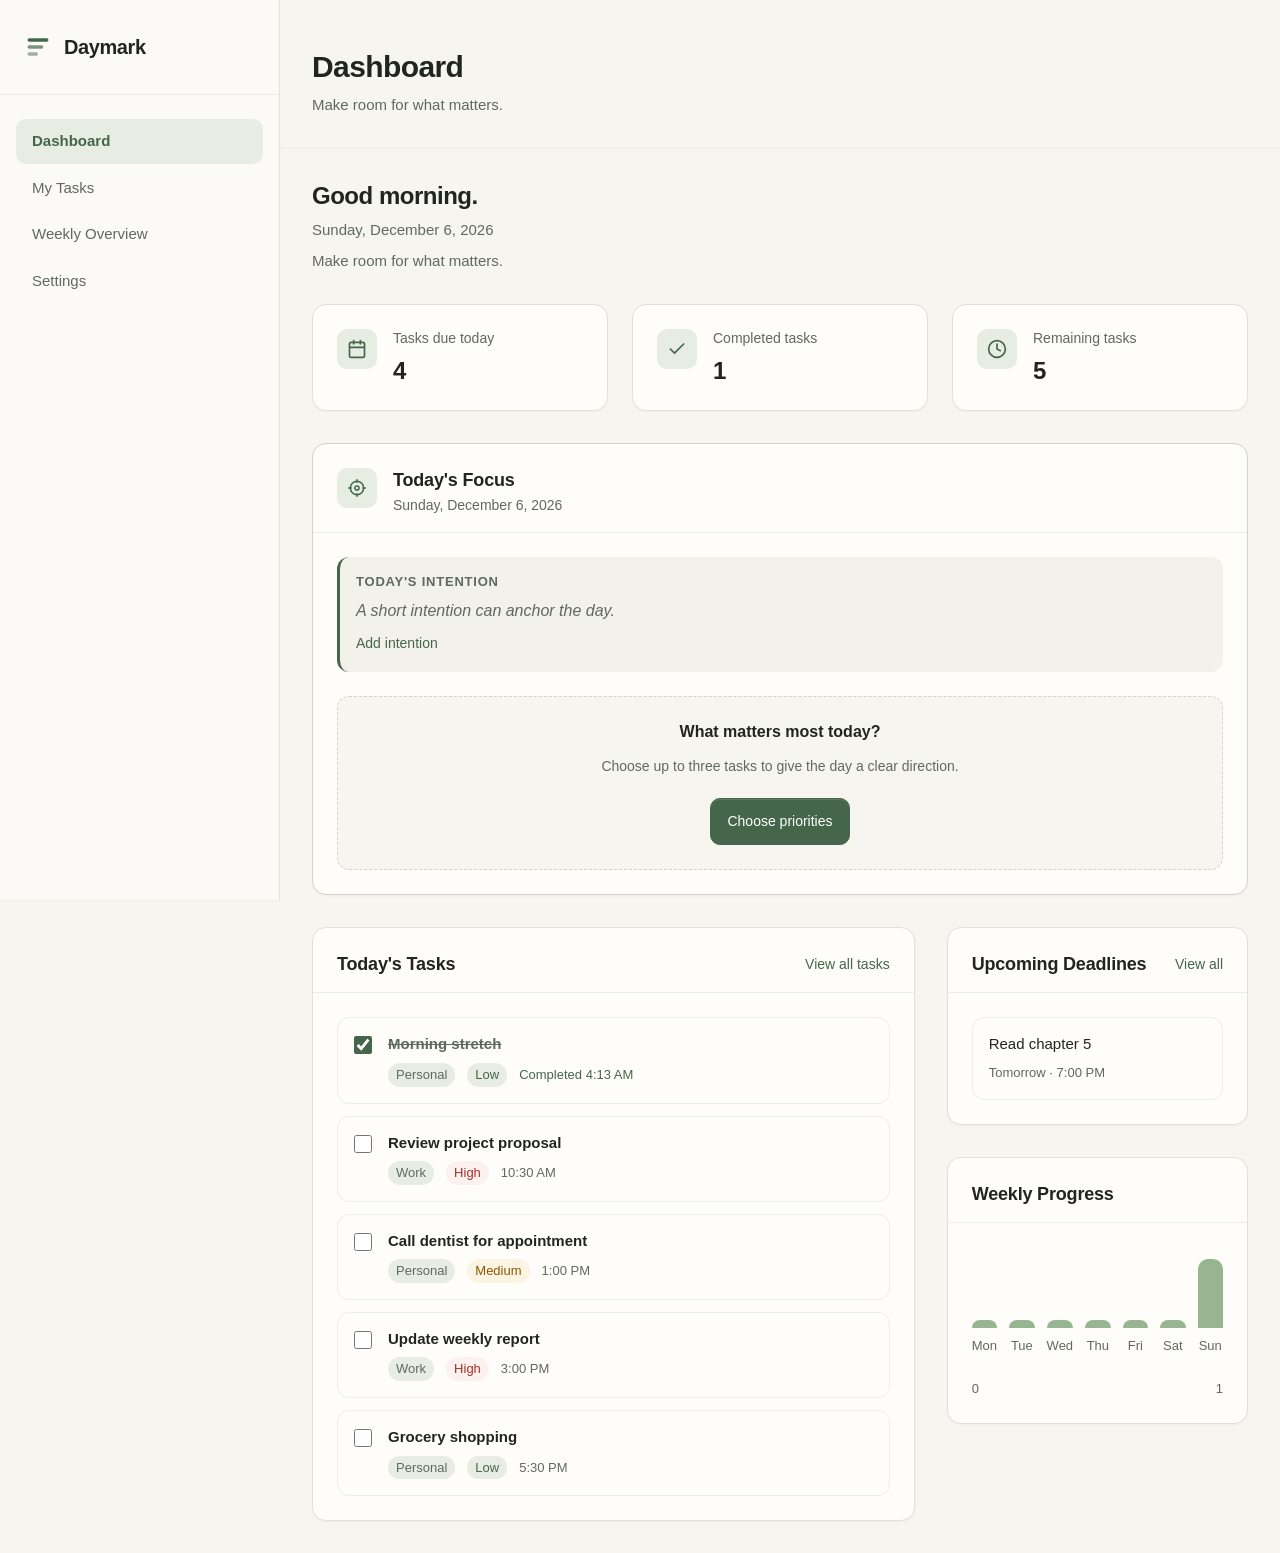
==== commit ca4dd73e: "chore: make Daymark offline-ready and document release Remove the Google Fonts dependency in favor o" ====
--- a/index.html
+++ b/index.html
@@ -5,9 +5,6 @@
     <meta name="viewport" content="width=device-width, initial-scale=1.0">
     <title>Dashboard - Daymark</title>
     <meta name="description" content="Daymark - Make room for what matters. Personal productivity dashboard.">
-    <link rel="preconnect" href="https://fonts.googleapis.com">
-    <link rel="preconnect" href="https://fonts.gstatic.com" crossorigin>
-    <link href="https://fonts.googleapis.com/css2?family=Inter:wght@400;500;600;700&display=swap" rel="stylesheet">
     <script src="js/theme.js"></script>
     <link rel="stylesheet" href="css/styles.css">
     <link rel="stylesheet" href="css/components.css">
--- a/css/styles.css
+++ b/css/styles.css
@@ -64,7 +64,7 @@
   --space-2xl: var(--space-6);
   
   /* Typography */
-  --font-family: Inter, -apple-system, BlinkMacSystemFont, 'Segoe UI', 'Roboto', 'Oxygen',
+  --font-family: -apple-system, BlinkMacSystemFont, 'Segoe UI', 'Roboto', 'Oxygen',
     'Ubuntu', 'Cantarell', 'Fira Sans', 'Droid Sans', 'Helvetica Neue',
     sans-serif;
   --font-size-xs: 0.8125rem;  /* 13px */
